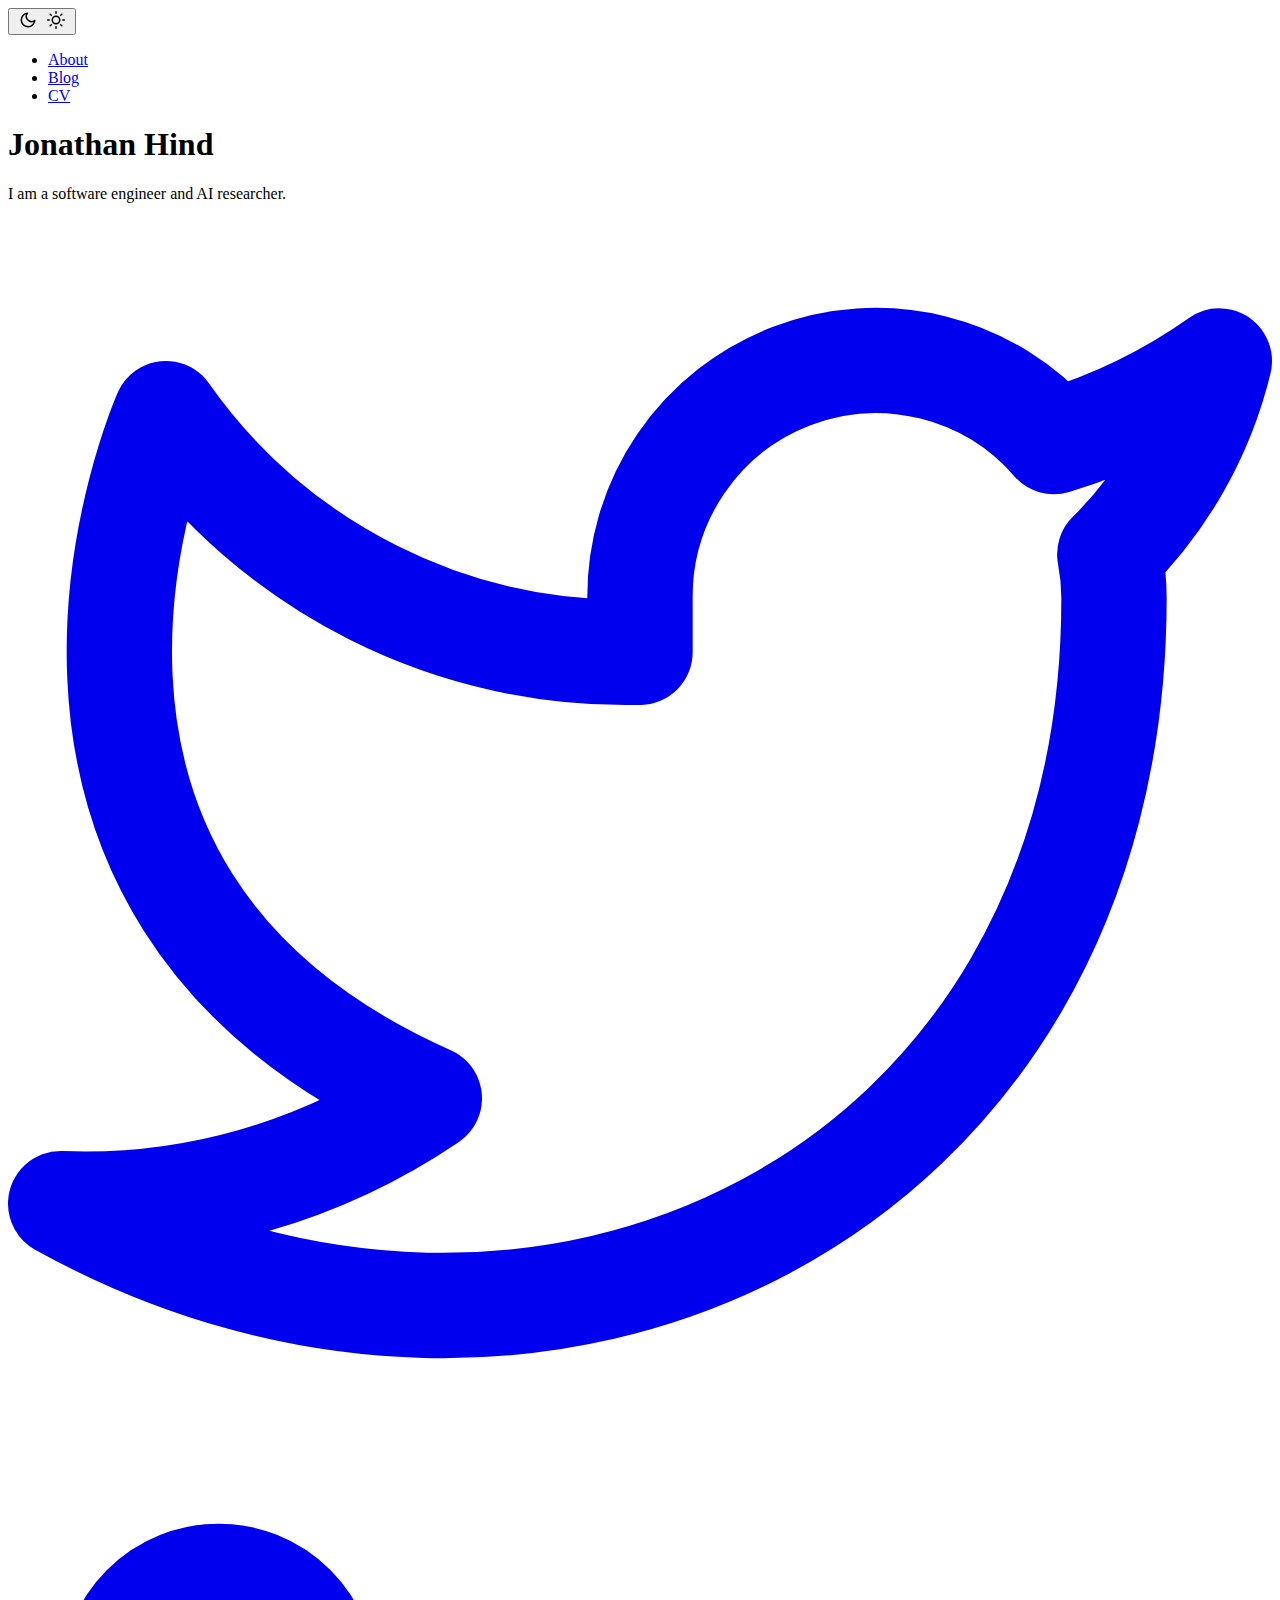
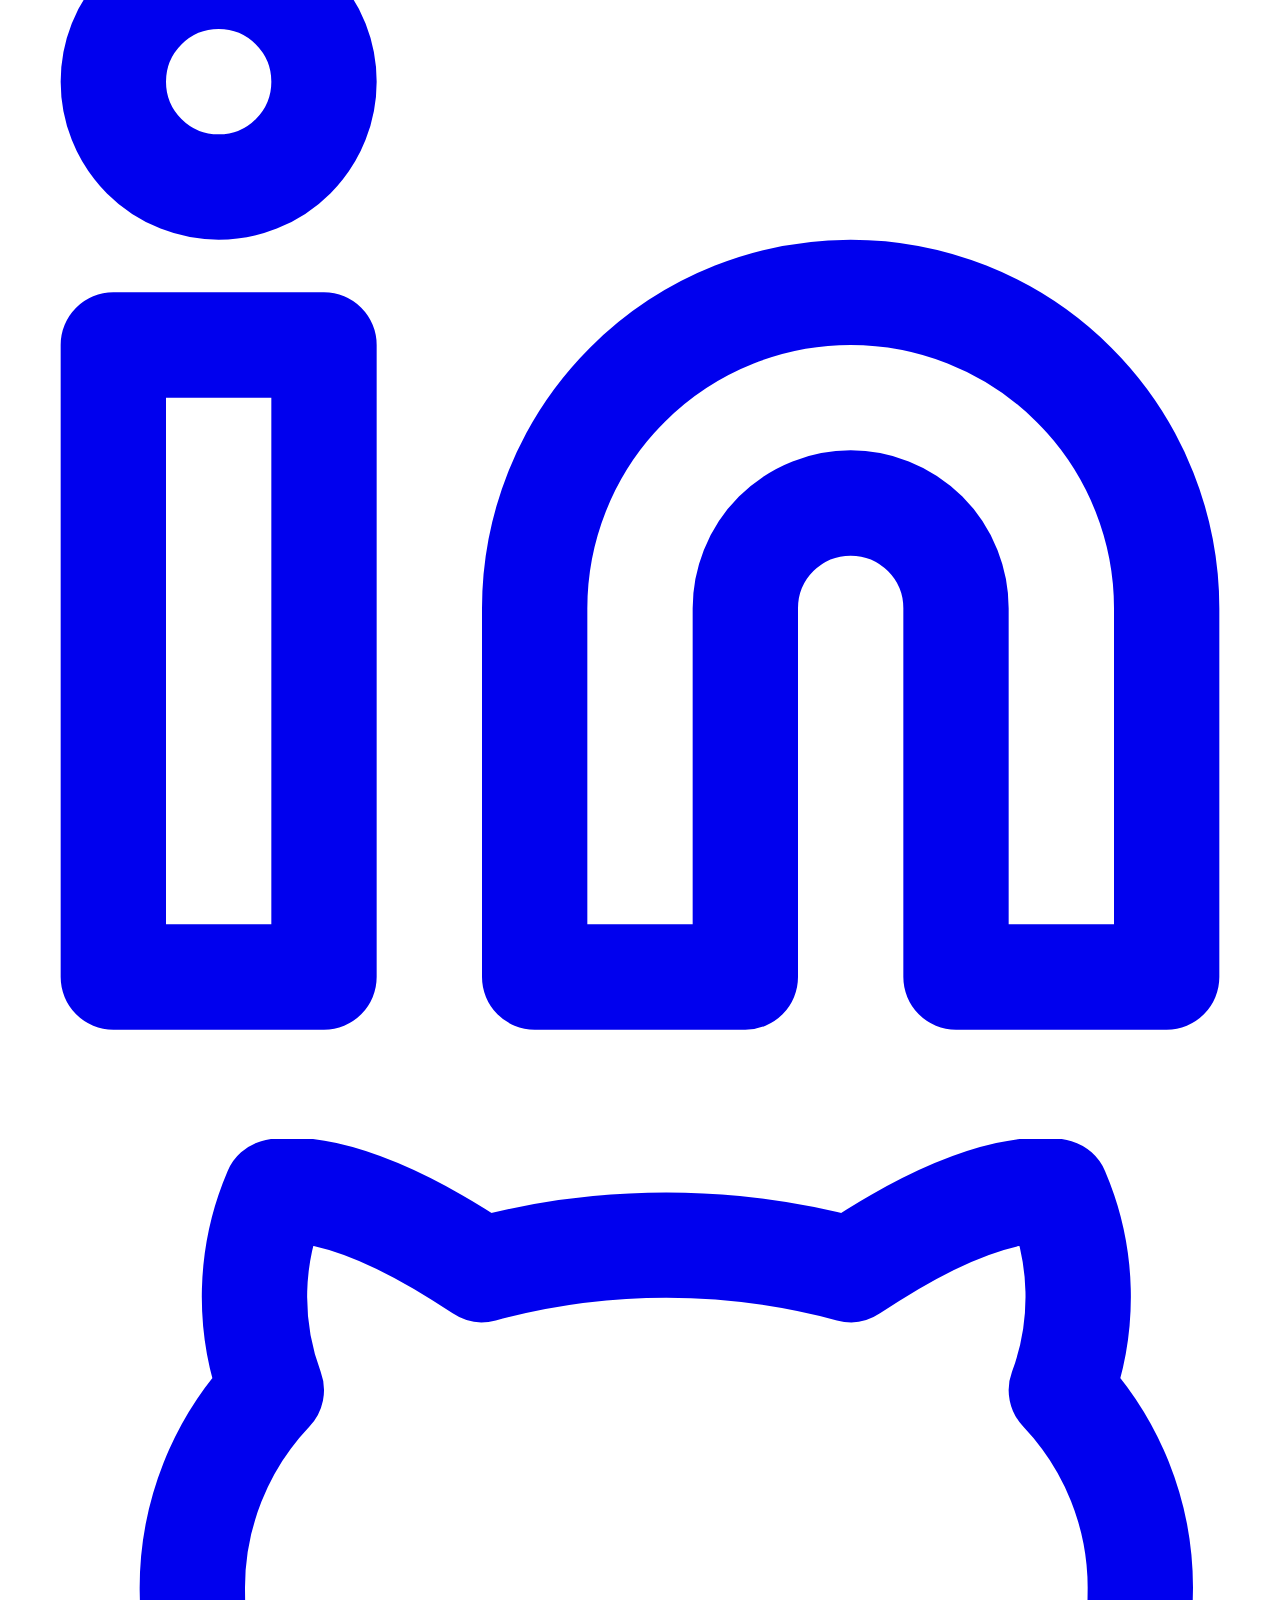
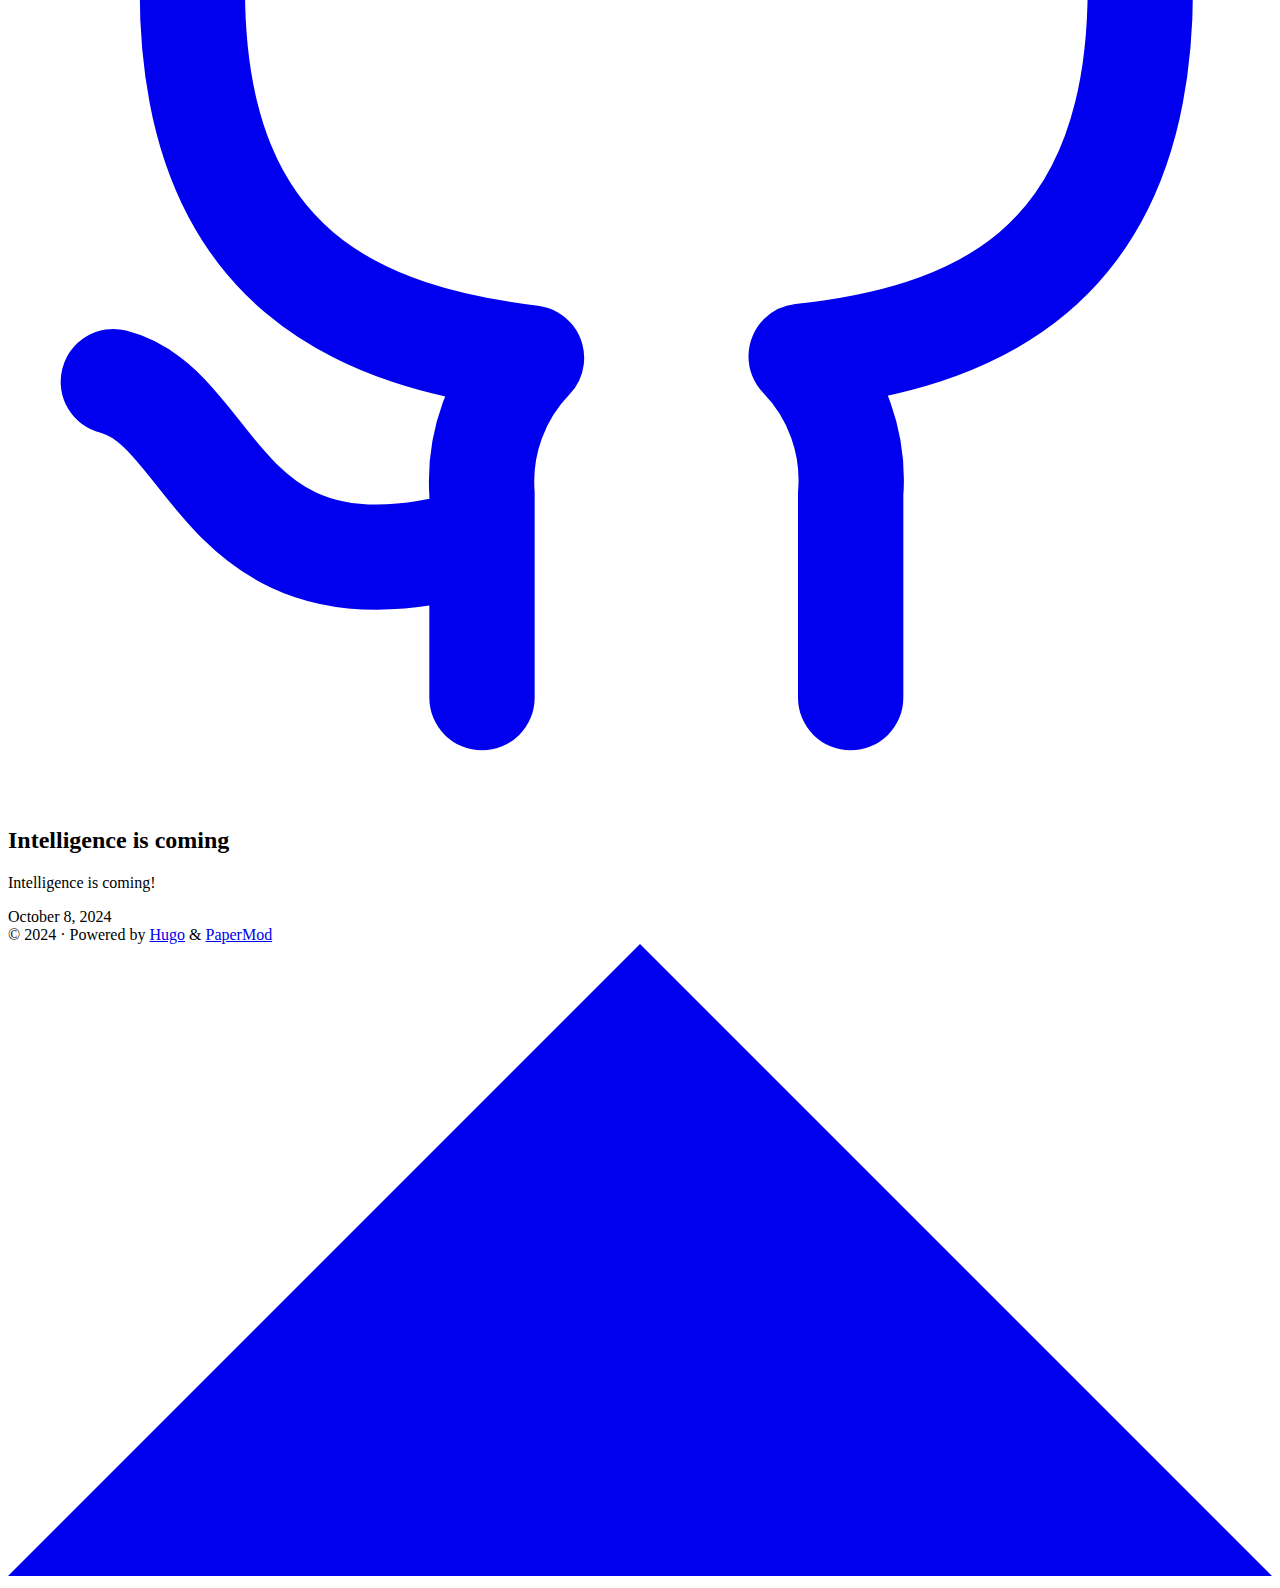
==== public/index.html @ 3e89ea5f "Initial commit" ====
<!DOCTYPE html>
<html lang="en" dir="auto">

<head>
	<meta name="generator" content="Hugo 0.135.0"><script src="/livereload.js?mindelay=10&amp;v=2&amp;port=63723&amp;path=livereload" data-no-instant defer></script><meta charset="utf-8">
<meta http-equiv="X-UA-Compatible" content="IE=edge">
<meta name="viewport" content="width=device-width, initial-scale=1, shrink-to-fit=no">
<meta name="robots" content="noindex, nofollow">
<title></title>

<meta name="description" content="">
<meta name="author" content="">
<link rel="canonical" href="//localhost:63723/">
<link crossorigin="anonymous" href="/assets/css/stylesheet.fc220c15db4aef0318bbf30adc45d33d4d7c88deff3238b23eb255afdc472ca6.css" integrity="sha256-/CIMFdtK7wMYu/MK3EXTPU18iN7/MjiyPrJVr9xHLKY=" rel="preload stylesheet" as="style">
<link rel="icon" href="//localhost:63723/favicon.ico">
<link rel="icon" type="image/png" sizes="16x16" href="//localhost:63723/favicon-16x16.png">
<link rel="icon" type="image/png" sizes="32x32" href="//localhost:63723/favicon-32x32.png">
<link rel="apple-touch-icon" href="//localhost:63723/apple-touch-icon.png">
<link rel="mask-icon" href="//localhost:63723/safari-pinned-tab.svg">
<meta name="theme-color" content="#2e2e33">
<meta name="msapplication-TileColor" content="#2e2e33">
<link rel="alternate" type="application/rss+xml" href="//localhost:63723/index.xml">
<link rel="alternate" hreflang="en" href="//localhost:63723/">
<noscript>
    <style>
        #theme-toggle,
        .top-link {
            display: none;
        }

    </style>
    <style>
        @media (prefers-color-scheme: dark) {
            :root {
                --theme: rgb(29, 30, 32);
                --entry: rgb(46, 46, 51);
                --primary: rgb(218, 218, 219);
                --secondary: rgb(155, 156, 157);
                --tertiary: rgb(65, 66, 68);
                --content: rgb(196, 196, 197);
                --code-block-bg: rgb(46, 46, 51);
                --code-bg: rgb(55, 56, 62);
                --border: rgb(51, 51, 51);
            }

            .list {
                background: var(--theme);
            }

            .list:not(.dark)::-webkit-scrollbar-track {
                background: 0 0;
            }

            .list:not(.dark)::-webkit-scrollbar-thumb {
                border-color: var(--theme);
            }
        }

    </style>
</noscript>
</head>

<body class="list" id="top">
<script>
    if (localStorage.getItem("pref-theme") === "dark") {
        document.body.classList.add('dark');
    } else if (localStorage.getItem("pref-theme") === "light") {
        document.body.classList.remove('dark')
    } else if (window.matchMedia('(prefers-color-scheme: dark)').matches) {
        document.body.classList.add('dark');
    }

</script>

<header class="header">
    <nav class="nav">
        <div class="logo">
            <div class="logo-switches">
                <button id="theme-toggle" accesskey="t" title="(Alt + T)">
                    <svg id="moon" xmlns="http://www.w3.org/2000/svg" width="24" height="18" viewBox="0 0 24 24"
                        fill="none" stroke="currentColor" stroke-width="2" stroke-linecap="round"
                        stroke-linejoin="round">
                        <path d="M21 12.79A9 9 0 1 1 11.21 3 7 7 0 0 0 21 12.79z"></path>
                    </svg>
                    <svg id="sun" xmlns="http://www.w3.org/2000/svg" width="24" height="18" viewBox="0 0 24 24"
                        fill="none" stroke="currentColor" stroke-width="2" stroke-linecap="round"
                        stroke-linejoin="round">
                        <circle cx="12" cy="12" r="5"></circle>
                        <line x1="12" y1="1" x2="12" y2="3"></line>
                        <line x1="12" y1="21" x2="12" y2="23"></line>
                        <line x1="4.22" y1="4.22" x2="5.64" y2="5.64"></line>
                        <line x1="18.36" y1="18.36" x2="19.78" y2="19.78"></line>
                        <line x1="1" y1="12" x2="3" y2="12"></line>
                        <line x1="21" y1="12" x2="23" y2="12"></line>
                        <line x1="4.22" y1="19.78" x2="5.64" y2="18.36"></line>
                        <line x1="18.36" y1="5.64" x2="19.78" y2="4.22"></line>
                    </svg>
                </button>
            </div>
        </div>
        <ul id="menu">
            <li>
                <a href="//localhost:63723/" title="About">
                    <span class="active">About</span>
                </a>
            </li>
            <li>
                <a href="//localhost:63723/blog/" title="Blog">
                    <span>Blog</span>
                </a>
            </li>
            <li>
                <a href="//localhost:63723/cv" title="CV">
                    <span>CV</span>
                </a>
            </li>
        </ul>
    </nav>
</header>
<main class="main"> 
<article class="first-entry home-info">
    <header class="entry-header">
        <h1>Jonathan Hind</h1>
    </header>
    <div class="entry-content">
        I am a software engineer and AI researcher.
    </div>
    <footer class="entry-footer">
        <div class="social-icons" >
    <a href="https://x.com/import_hind" target="_blank" rel="noopener noreferrer me"
        title="Twitter">
        <svg xmlns="http://www.w3.org/2000/svg" viewBox="0 0 24 24" fill="none" stroke="currentColor" stroke-width="2"
    stroke-linecap="round" stroke-linejoin="round">
    <path
        d="M23 3a10.9 10.9 0 0 1-3.14 1.53 4.48 4.48 0 0 0-7.86 3v1A10.66 10.66 0 0 1 3 4s-4 9 5 13a11.64 11.64 0 0 1-7 2c9 5 20 0 20-11.5a4.5 4.5 0 0 0-.08-.83A7.72 7.72 0 0 0 23 3z">
    </path>
</svg>
    </a>
    <a href="https://www.linkedin.com/in/jonathanhind/" target="_blank" rel="noopener noreferrer me"
        title="Linkedin">
        <svg xmlns="http://www.w3.org/2000/svg" viewBox="0 0 24 24" fill="none" stroke="currentColor" stroke-width="2"
    stroke-linecap="round" stroke-linejoin="round">
    <path d="M16 8a6 6 0 0 1 6 6v7h-4v-7a2 2 0 0 0-2-2 2 2 0 0 0-2 2v7h-4v-7a6 6 0 0 1 6-6z"></path>
    <rect x="2" y="9" width="4" height="12"></rect>
    <circle cx="4" cy="4" r="2"></circle>
</svg>
    </a>
    <a href="https://github.com/johnny1011" target="_blank" rel="noopener noreferrer me"
        title="Github">
        <svg xmlns="http://www.w3.org/2000/svg" viewBox="0 0 24 24" fill="none" stroke="currentColor" stroke-width="2"
    stroke-linecap="round" stroke-linejoin="round">
    <path
        d="M9 19c-5 1.5-5-2.5-7-3m14 6v-3.87a3.37 3.37 0 0 0-.94-2.61c3.14-.35 6.44-1.54 6.44-7A5.44 5.44 0 0 0 20 4.77 5.07 5.07 0 0 0 19.91 1S18.73.65 16 2.48a13.38 13.38 0 0 0-7 0C6.27.65 5.09 1 5.09 1A5.07 5.07 0 0 0 5 4.77a5.44 5.44 0 0 0-1.5 3.78c0 5.42 3.3 6.61 6.44 7A3.37 3.37 0 0 0 9 18.13V22">
    </path>
</svg>
    </a>
</div>

    </footer>
</article>

<article class="post-entry"> 
  <header class="entry-header">
    <h2 class="entry-hint-parent">Intelligence is coming  
    </h2>
  </header>
  <div class="entry-content">
    <p>Intelligence is coming!
</p>
  </div>
  <footer class="entry-footer"><span title='2024-10-08 11:36:02 +0100 BST'>October 8, 2024</span></footer>
  <a class="entry-link" aria-label="post link to Intelligence is coming  " href="//localhost:63723/posts/first/"></a>
</article>
    </main>
    
<footer class="footer">
        <span>&copy; 2024 <a href="//localhost:63723/"></a></span> · 

    <span>
        Powered by
        <a href="https://gohugo.io/" rel="noopener noreferrer" target="_blank">Hugo</a> &
        <a href="https://github.com/adityatelange/hugo-PaperMod/" rel="noopener" target="_blank">PaperMod</a>
    </span>
</footer>
<a href="#top" aria-label="go to top" title="Go to Top (Alt + G)" class="top-link" id="top-link" accesskey="g">
    <svg xmlns="http://www.w3.org/2000/svg" viewBox="0 0 12 6" fill="currentColor">
        <path d="M12 6H0l6-6z" />
    </svg>
</a>

<script>
    let menu = document.getElementById('menu')
    if (menu) {
        menu.scrollLeft = localStorage.getItem("menu-scroll-position");
        menu.onscroll = function () {
            localStorage.setItem("menu-scroll-position", menu.scrollLeft);
        }
    }

    document.querySelectorAll('a[href^="#"]').forEach(anchor => {
        anchor.addEventListener("click", function (e) {
            e.preventDefault();
            var id = this.getAttribute("href").substr(1);
            if (!window.matchMedia('(prefers-reduced-motion: reduce)').matches) {
                document.querySelector(`[id='${decodeURIComponent(id)}']`).scrollIntoView({
                    behavior: "smooth"
                });
            } else {
                document.querySelector(`[id='${decodeURIComponent(id)}']`).scrollIntoView();
            }
            if (id === "top") {
                history.replaceState(null, null, " ");
            } else {
                history.pushState(null, null, `#${id}`);
            }
        });
    });

</script>
<script>
    var mybutton = document.getElementById("top-link");
    window.onscroll = function () {
        if (document.body.scrollTop > 800 || document.documentElement.scrollTop > 800) {
            mybutton.style.visibility = "visible";
            mybutton.style.opacity = "1";
        } else {
            mybutton.style.visibility = "hidden";
            mybutton.style.opacity = "0";
        }
    };

</script>
<script>
    document.getElementById("theme-toggle").addEventListener("click", () => {
        if (document.body.className.includes("dark")) {
            document.body.classList.remove('dark');
            localStorage.setItem("pref-theme", 'light');
        } else {
            document.body.classList.add('dark');
            localStorage.setItem("pref-theme", 'dark');
        }
    })

</script>
</body>

</html>
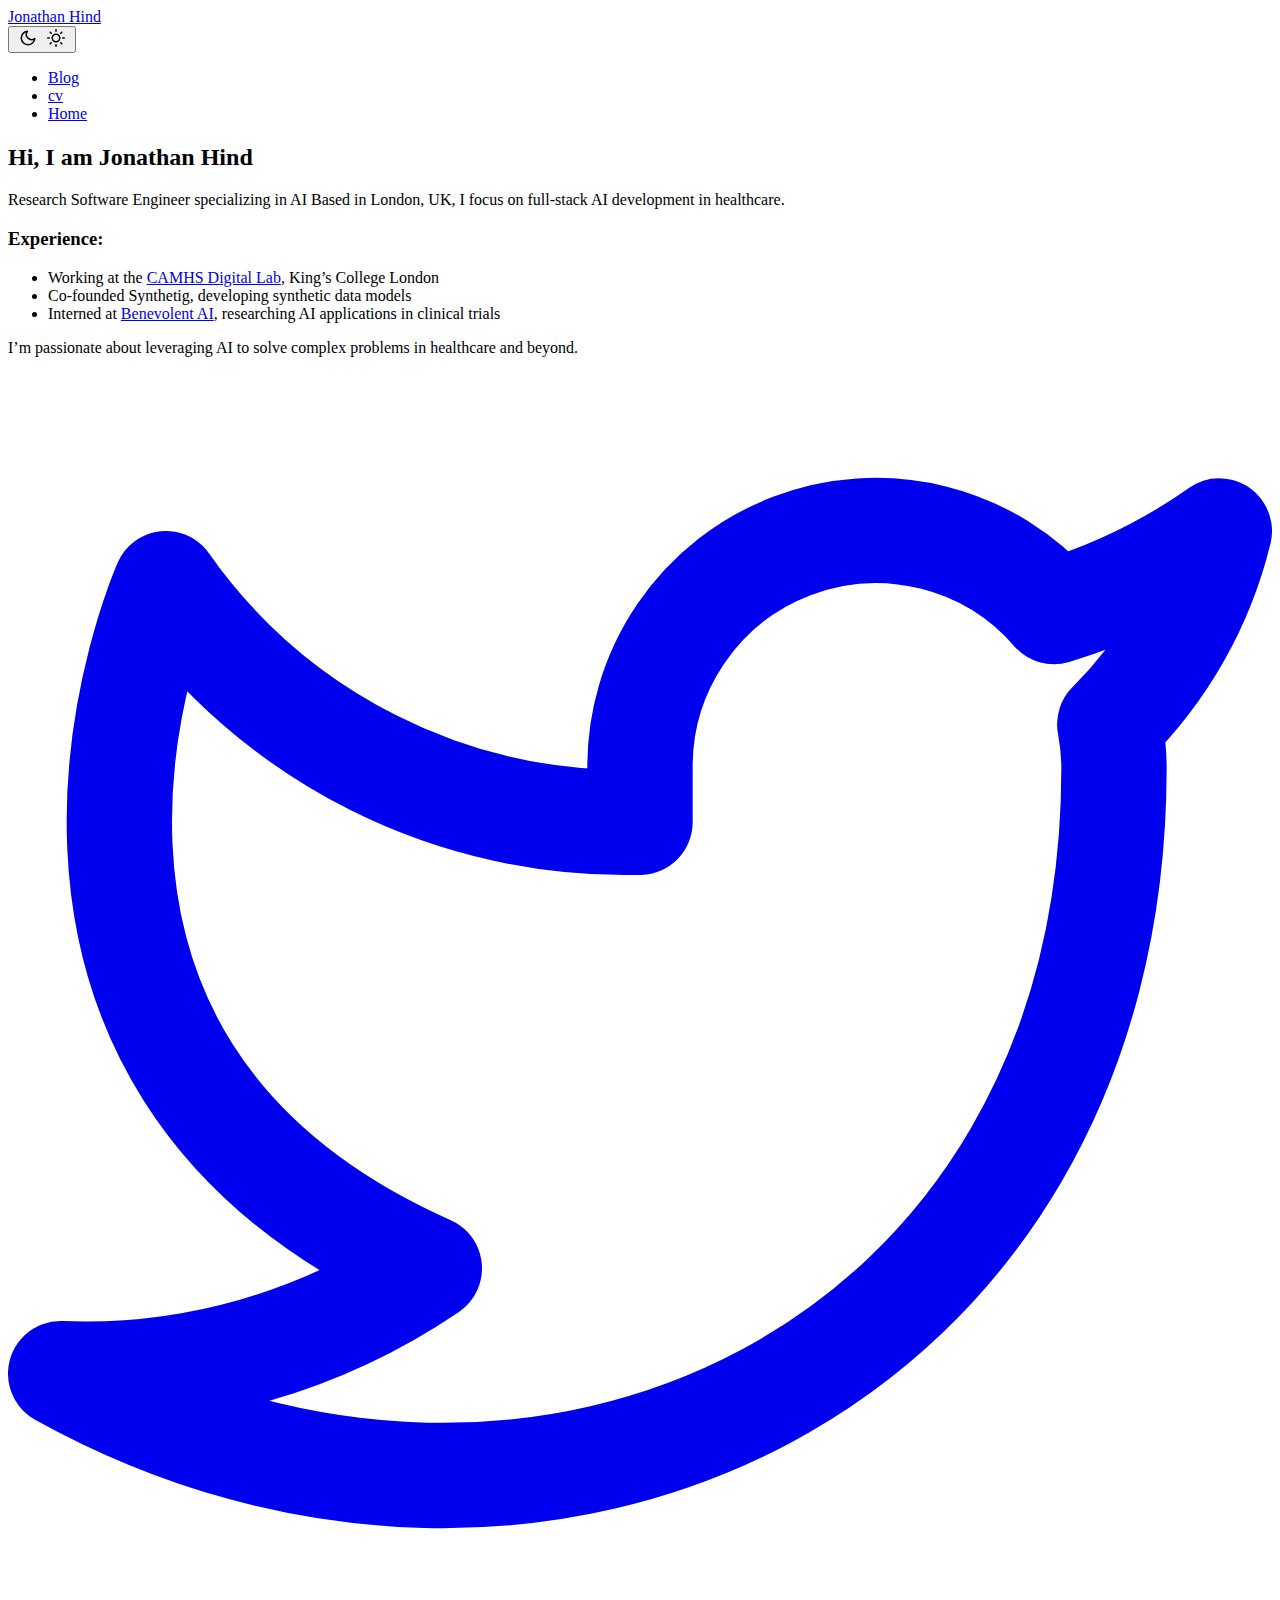
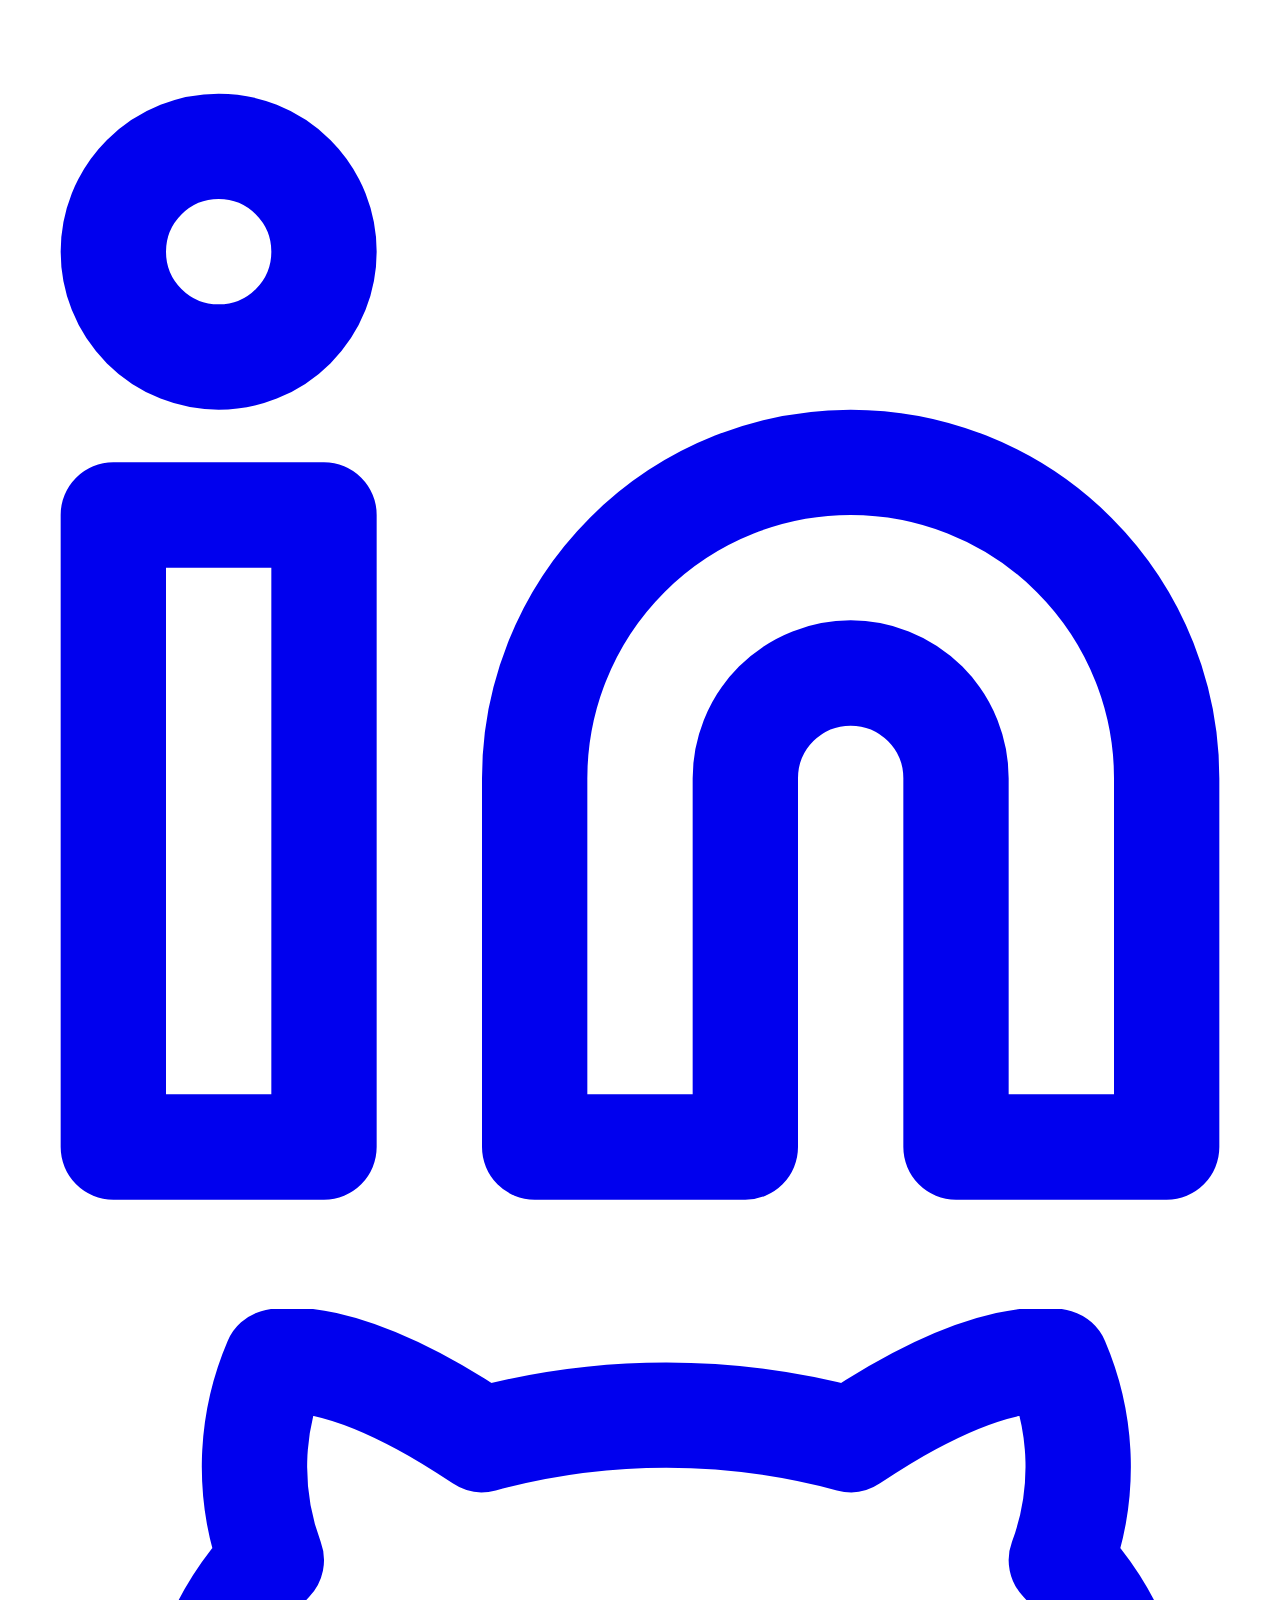
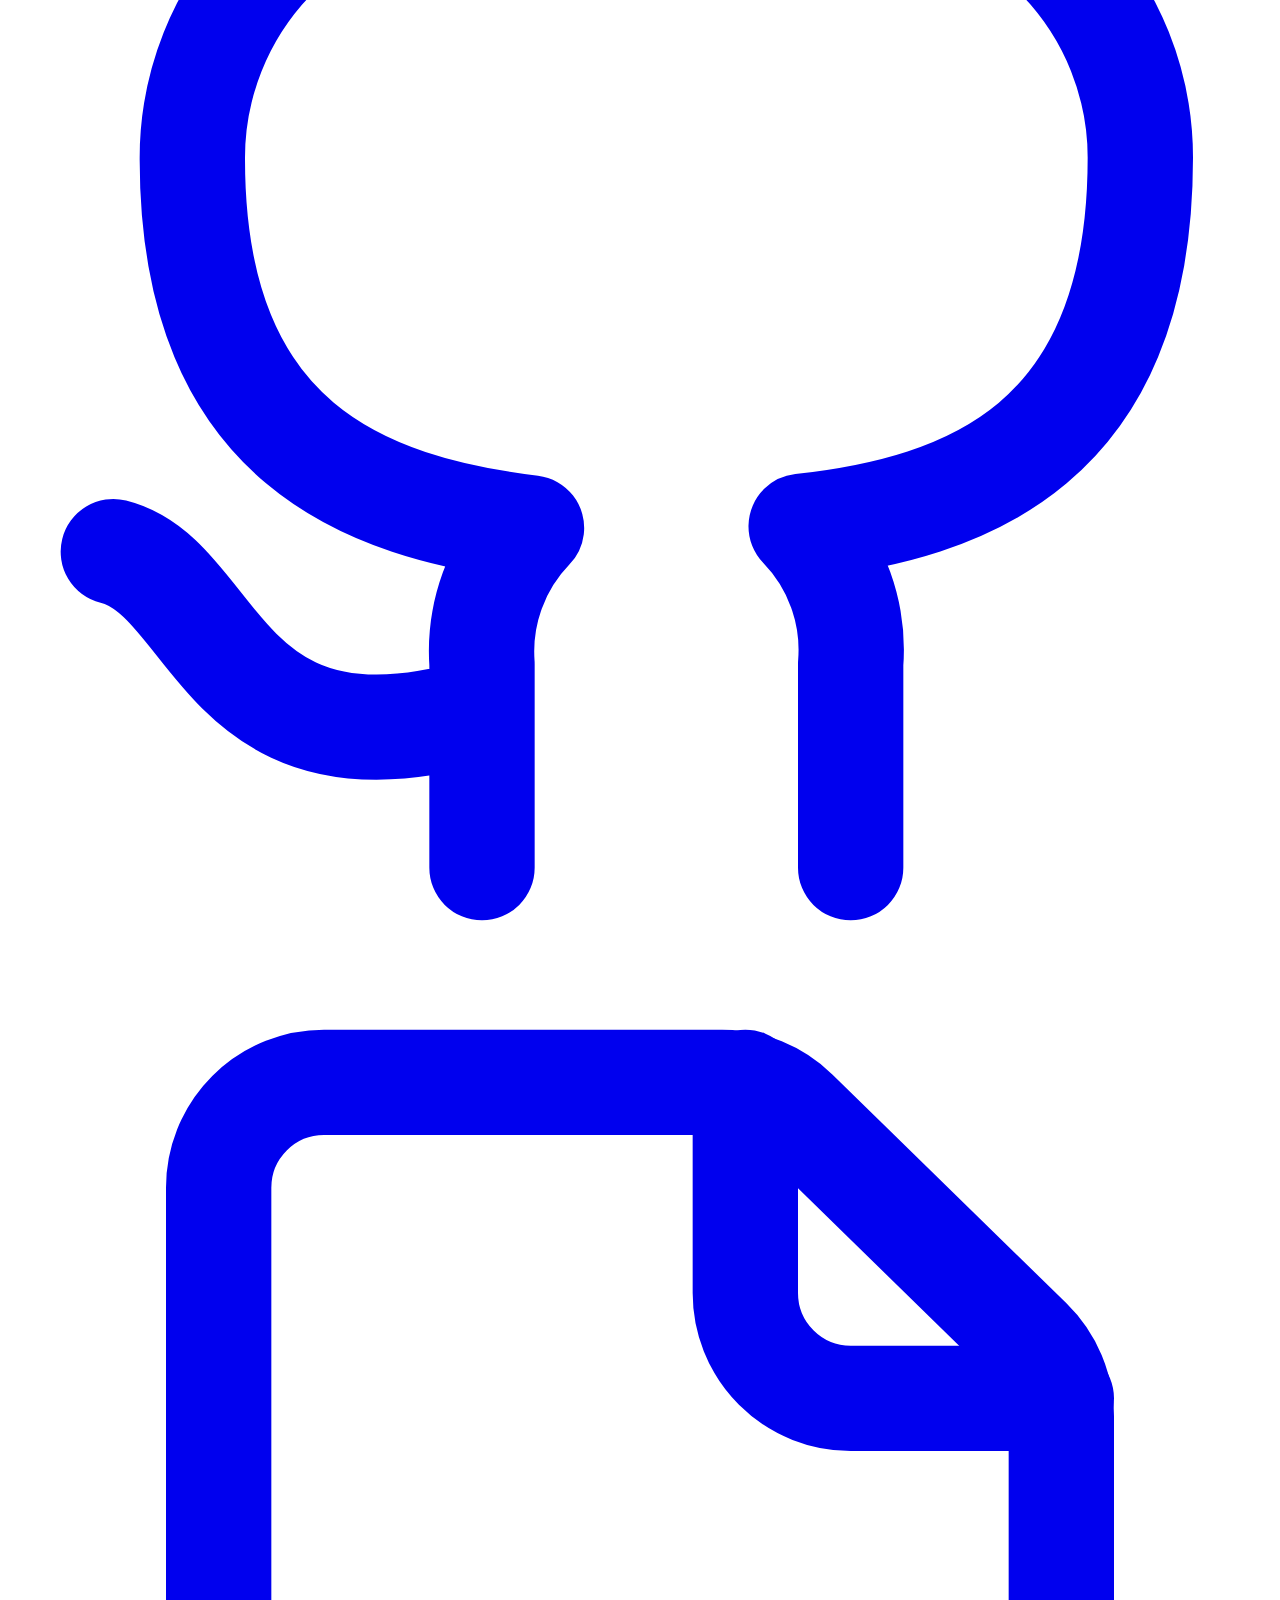
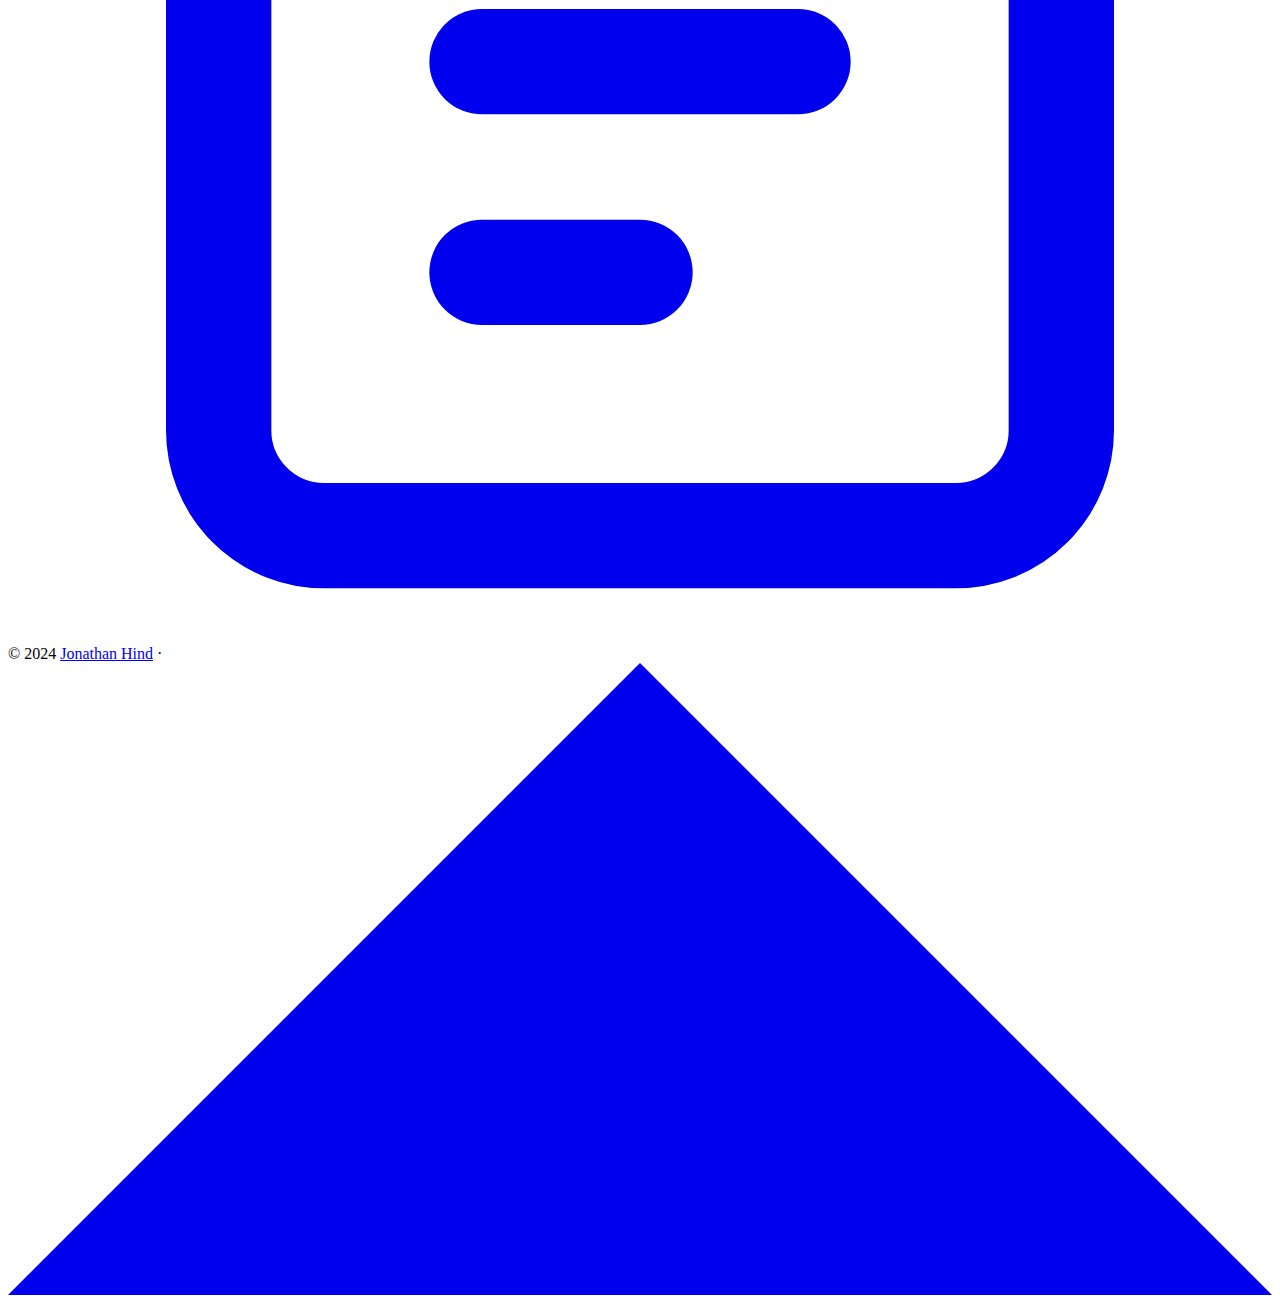
==== commit 1cd0078e: "Update list template to remove posts from main page" ====
--- a/public/index.html
+++ b/public/index.html
@@ -2,25 +2,25 @@
 <html lang="en" dir="auto">
 
 <head>
-	<meta name="generator" content="Hugo 0.135.0"><script src="/livereload.js?mindelay=10&amp;v=2&amp;port=63723&amp;path=livereload" data-no-instant defer></script><meta charset="utf-8">
+	<meta name="generator" content="Hugo 0.135.0"><script src="/livereload.js?mindelay=10&amp;v=2&amp;port=1313&amp;path=livereload" data-no-instant defer></script><meta charset="utf-8">
 <meta http-equiv="X-UA-Compatible" content="IE=edge">
 <meta name="viewport" content="width=device-width, initial-scale=1, shrink-to-fit=no">
 <meta name="robots" content="noindex, nofollow">
-<title></title>
+<title>Jonathan Hind</title>
 
 <meta name="description" content="">
 <meta name="author" content="">
-<link rel="canonical" href="//localhost:63723/">
+<link rel="canonical" href="//localhost:1313/">
 <link crossorigin="anonymous" href="/assets/css/stylesheet.fc220c15db4aef0318bbf30adc45d33d4d7c88deff3238b23eb255afdc472ca6.css" integrity="sha256-/CIMFdtK7wMYu/MK3EXTPU18iN7/MjiyPrJVr9xHLKY=" rel="preload stylesheet" as="style">
-<link rel="icon" href="//localhost:63723/favicon.ico">
-<link rel="icon" type="image/png" sizes="16x16" href="//localhost:63723/favicon-16x16.png">
-<link rel="icon" type="image/png" sizes="32x32" href="//localhost:63723/favicon-32x32.png">
-<link rel="apple-touch-icon" href="//localhost:63723/apple-touch-icon.png">
-<link rel="mask-icon" href="//localhost:63723/safari-pinned-tab.svg">
+<link rel="icon" href="//localhost:1313/favicon.ico">
+<link rel="icon" type="image/png" sizes="16x16" href="//localhost:1313/favicon-16x16.png">
+<link rel="icon" type="image/png" sizes="32x32" href="//localhost:1313/favicon-32x32.png">
+<link rel="apple-touch-icon" href="//localhost:1313/apple-touch-icon.png">
+<link rel="mask-icon" href="//localhost:1313/safari-pinned-tab.svg">
 <meta name="theme-color" content="#2e2e33">
 <meta name="msapplication-TileColor" content="#2e2e33">
-<link rel="alternate" type="application/rss+xml" href="//localhost:63723/index.xml">
-<link rel="alternate" hreflang="en" href="//localhost:63723/">
+<link rel="alternate" type="application/rss+xml" href="//localhost:1313/index.xml">
+<link rel="alternate" hreflang="en" href="//localhost:1313/">
 <noscript>
     <style>
         #theme-toggle,
@@ -29,44 +29,12 @@
         }
 
     </style>
-    <style>
-        @media (prefers-color-scheme: dark) {
-            :root {
-                --theme: rgb(29, 30, 32);
-                --entry: rgb(46, 46, 51);
-                --primary: rgb(218, 218, 219);
-                --secondary: rgb(155, 156, 157);
-                --tertiary: rgb(65, 66, 68);
-                --content: rgb(196, 196, 197);
-                --code-block-bg: rgb(46, 46, 51);
-                --code-bg: rgb(55, 56, 62);
-                --border: rgb(51, 51, 51);
-            }
-
-            .list {
-                background: var(--theme);
-            }
-
-            .list:not(.dark)::-webkit-scrollbar-track {
-                background: 0 0;
-            }
-
-            .list:not(.dark)::-webkit-scrollbar-thumb {
-                border-color: var(--theme);
-            }
-        }
-
-    </style>
 </noscript>
 </head>
 
 <body class="list" id="top">
 <script>
     if (localStorage.getItem("pref-theme") === "dark") {
-        document.body.classList.add('dark');
-    } else if (localStorage.getItem("pref-theme") === "light") {
-        document.body.classList.remove('dark')
-    } else if (window.matchMedia('(prefers-color-scheme: dark)').matches) {
         document.body.classList.add('dark');
     }
 
@@ -75,6 +43,7 @@
 <header class="header">
     <nav class="nav">
         <div class="logo">
+            <a href="//localhost:1313/" accesskey="h" title="Jonathan Hind (Alt + H)">Jonathan Hind</a>
             <div class="logo-switches">
                 <button id="theme-toggle" accesskey="t" title="(Alt + T)">
                     <svg id="moon" xmlns="http://www.w3.org/2000/svg" width="24" height="18" viewBox="0 0 24 24"
@@ -100,18 +69,18 @@
         </div>
         <ul id="menu">
             <li>
-                <a href="//localhost:63723/" title="About">
-                    <span class="active">About</span>
-                </a>
-            </li>
-            <li>
-                <a href="//localhost:63723/blog/" title="Blog">
+                <a href="//localhost:1313/blog/" title="Blog">
                     <span>Blog</span>
                 </a>
             </li>
             <li>
-                <a href="//localhost:63723/cv" title="CV">
-                    <span>CV</span>
+                <a href="//localhost:1313/cv/" title="cv">
+                    <span>cv</span>
+                </a>
+            </li>
+            <li>
+                <a href="//localhost:1313/" title="Home">
+                    <span class="active">Home</span>
                 </a>
             </li>
         </ul>
@@ -120,10 +89,20 @@
 <main class="main"> 
 <article class="first-entry home-info">
     <header class="entry-header">
-        <h1>Jonathan Hind</h1>
+        <h1></h1>
     </header>
     <div class="entry-content">
-        I am a software engineer and AI researcher.
+        <h2 id="hi-i-am-jonathan-hind">Hi, I am Jonathan Hind</h2>
+<p>Research Software Engineer specializing in AI
+Based in London, UK, I focus on full-stack AI development in healthcare.</p>
+<h3 id="experience">Experience:</h3>
+<ul>
+<li>Working at the <a href="https://www.camhsdlab.co.uk/">CAMHS Digital Lab</a>, King&rsquo;s College London</li>
+<li>Co-founded Synthetig, developing synthetic data models</li>
+<li>Interned at <a href="https://www.benevolent.com/">Benevolent AI</a>, researching AI applications in clinical trials</li>
+</ul>
+<p>I&rsquo;m passionate about leveraging AI to solve complex problems in healthcare and beyond.</p>
+
     </div>
     <footer class="entry-footer">
         <div class="social-icons" >
@@ -154,33 +133,30 @@
     </path>
 </svg>
     </a>
+    <a href="https://jonathanhind.com/cv/" target="_blank" rel="noopener noreferrer me"
+        title="Cv">
+        <svg xmlns="http://www.w3.org/2000/svg" viewBox="0 0 24 24" fill="none" stroke="currentColor" stroke-width="2"
+    stroke-linecap="round" stroke-linejoin="round">
+    <path
+        d="M4 4v16a2 2 0 0 0 2 2h12a2 2 0 0 0 2-2V8.342a2 2 0 0 0-.602-1.43l-4.44-4.342A2 2 0 0 0 13.56 2H6a2 2 0 0 0-2 2z" />
+    <path d="M9 13h6" />
+    <path d="M9 17h3" />
+    <path d="M14 2v4a2 2 0 0 0 2 2h4" />
+</svg>
+    </a>
 </div>
 
     </footer>
 </article>
 
-<article class="post-entry"> 
-  <header class="entry-header">
-    <h2 class="entry-hint-parent">Intelligence is coming  
-    </h2>
-  </header>
-  <div class="entry-content">
-    <p>Intelligence is coming!
-</p>
-  </div>
-  <footer class="entry-footer"><span title='2024-10-08 11:36:02 +0100 BST'>October 8, 2024</span></footer>
-  <a class="entry-link" aria-label="post link to Intelligence is coming  " href="//localhost:63723/posts/first/"></a>
-</article>
+
+
+  
     </main>
     
 <footer class="footer">
-        <span>&copy; 2024 <a href="//localhost:63723/"></a></span> · 
-
-    <span>
-        Powered by
-        <a href="https://gohugo.io/" rel="noopener noreferrer" target="_blank">Hugo</a> &
-        <a href="https://github.com/adityatelange/hugo-PaperMod/" rel="noopener" target="_blank">PaperMod</a>
-    </span>
+        <span>&copy; 2024 <a href="//localhost:1313/">Jonathan Hind</a></span> · 
+
 </footer>
 <a href="#top" aria-label="go to top" title="Go to Top (Alt + G)" class="top-link" id="top-link" accesskey="g">
     <svg xmlns="http://www.w3.org/2000/svg" viewBox="0 0 12 6" fill="currentColor">
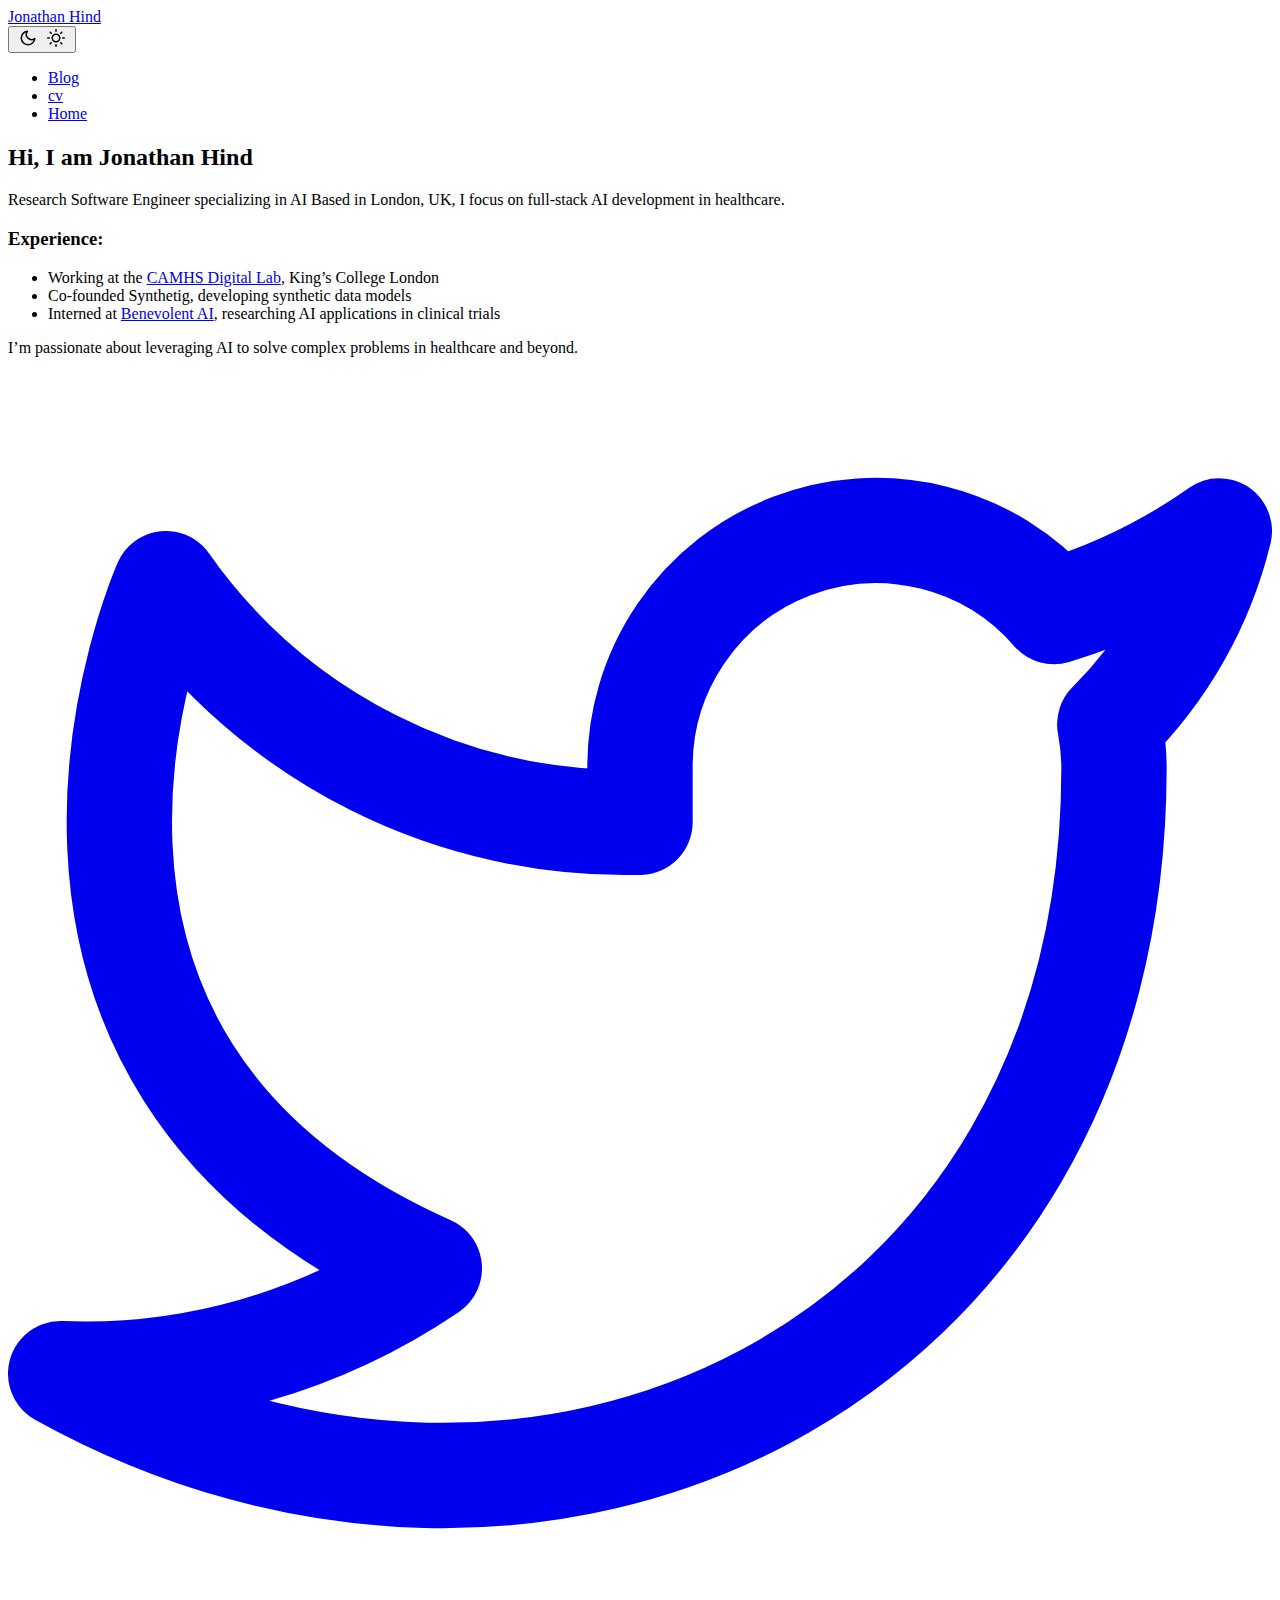
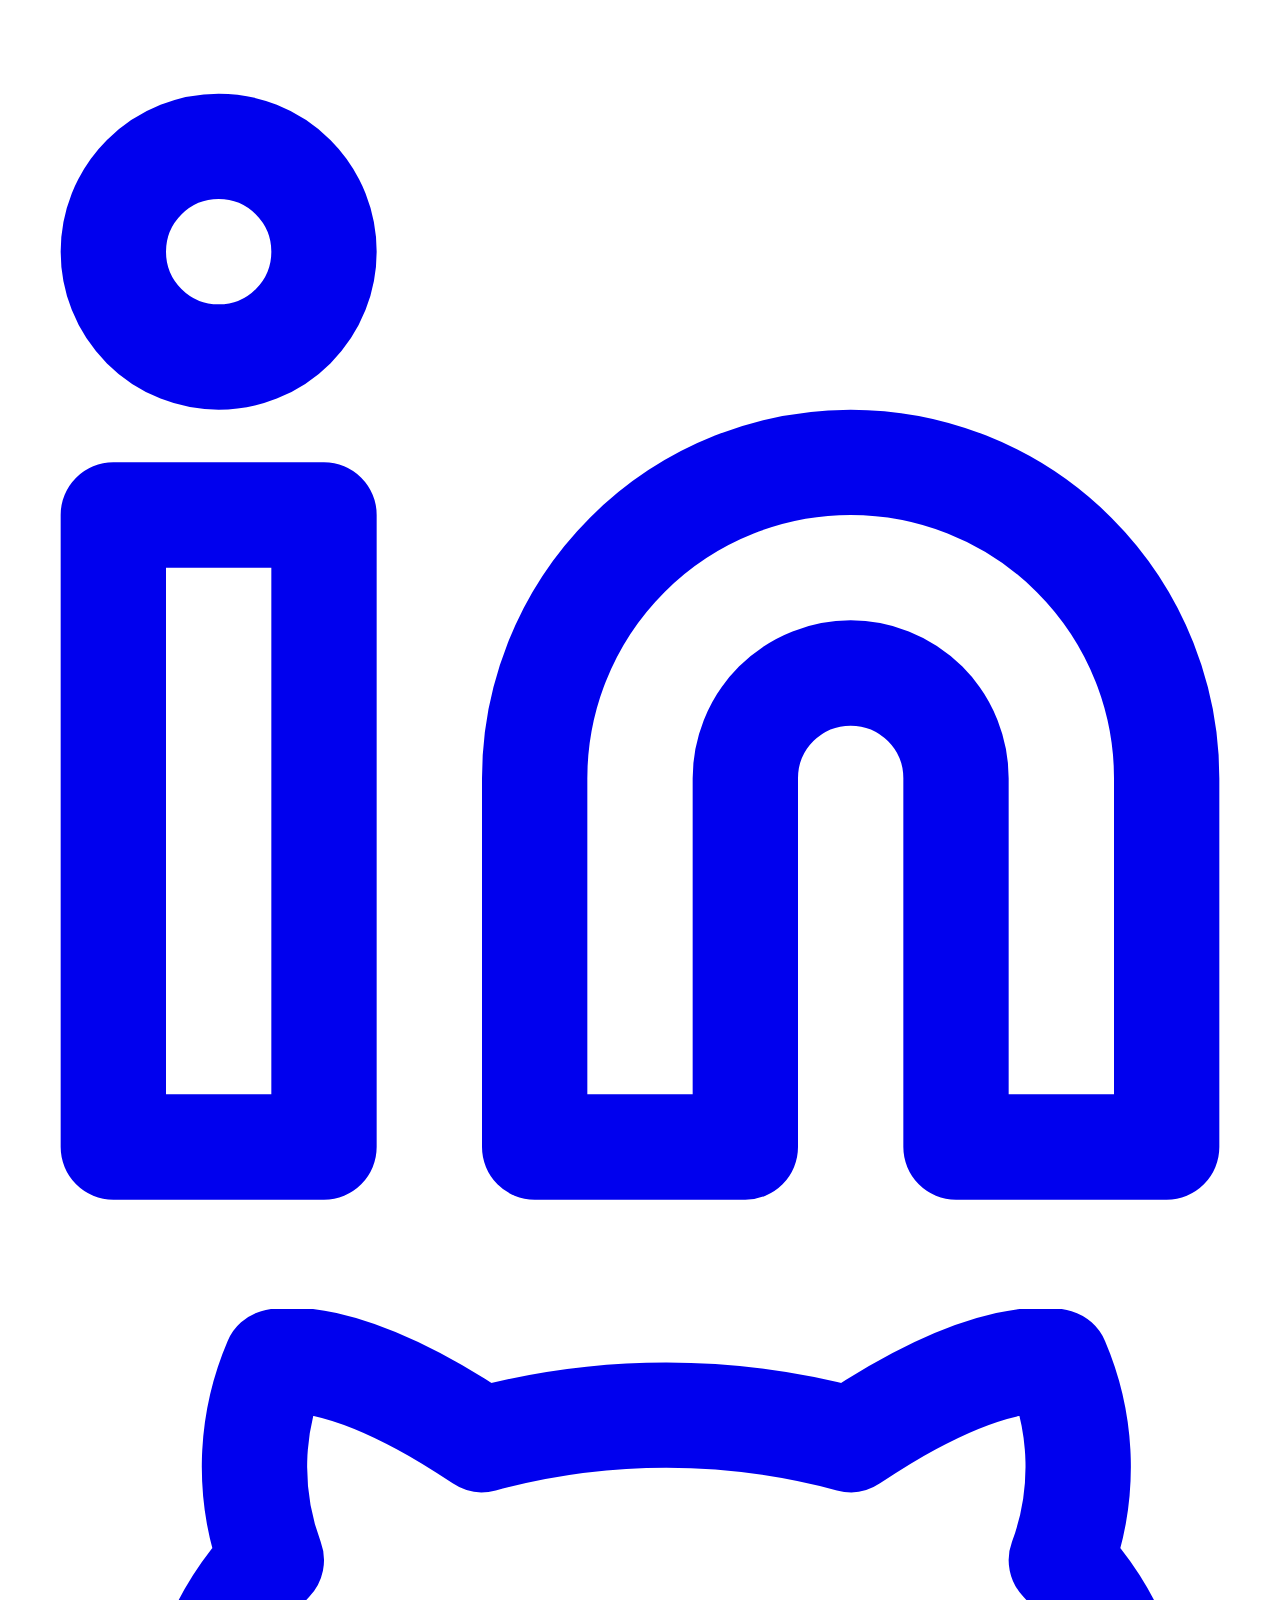
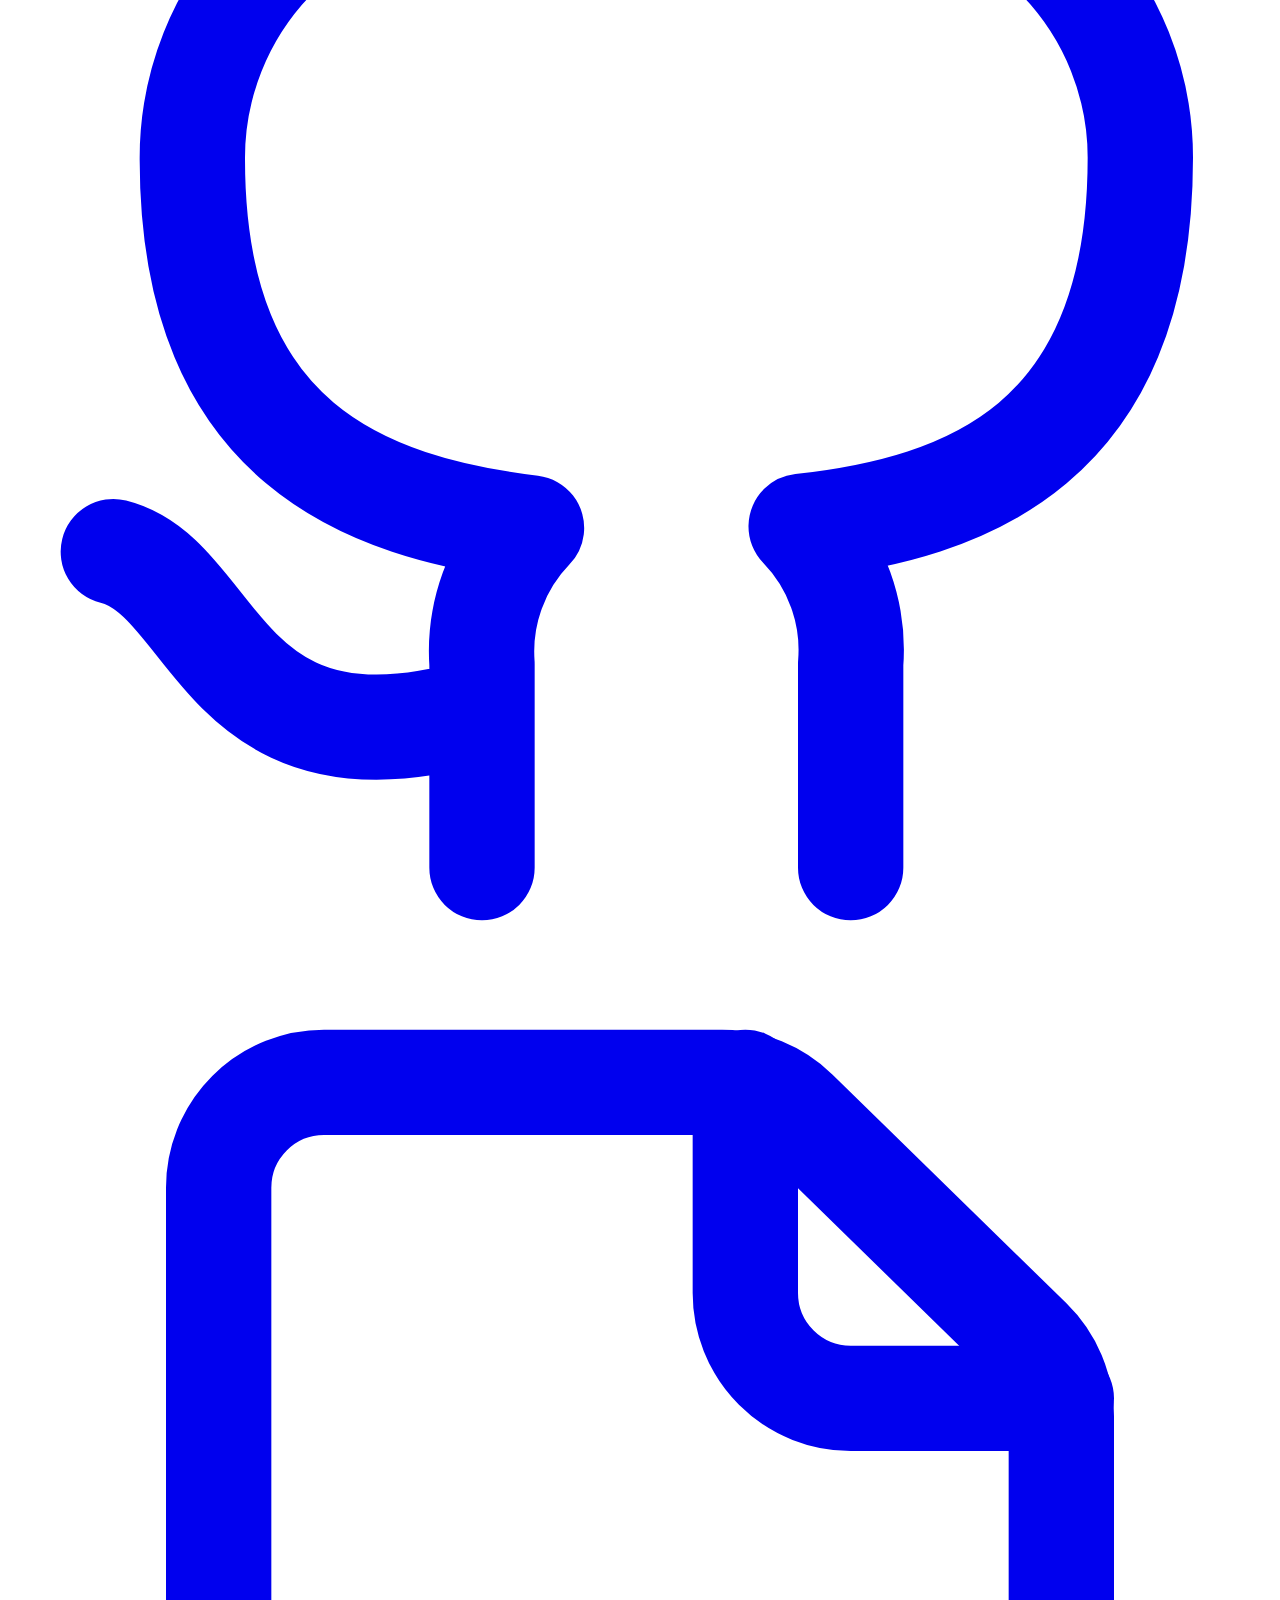
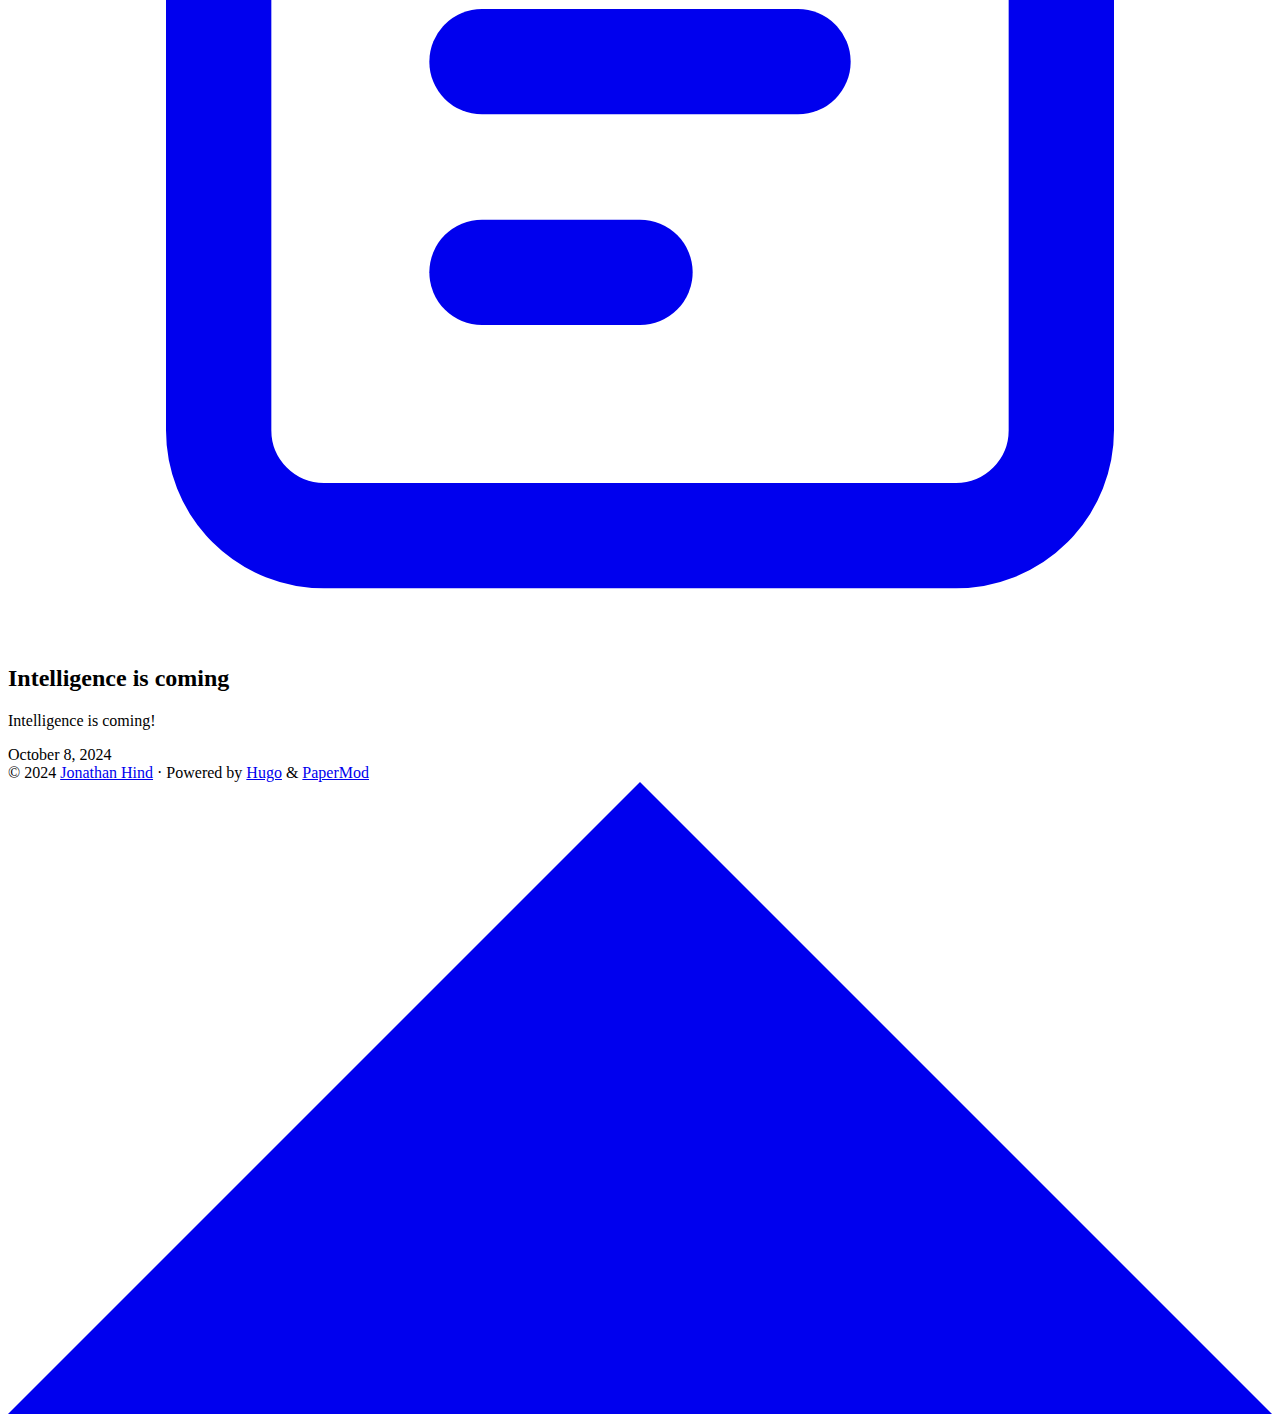
==== commit 214ea8d0: "updoing the papermod commit" ====
--- a/public/index.html
+++ b/public/index.html
@@ -149,14 +149,28 @@
     </footer>
 </article>
 
-
-
-  
+<article class="post-entry"> 
+  <header class="entry-header">
+    <h2 class="entry-hint-parent">Intelligence is coming  
+    </h2>
+  </header>
+  <div class="entry-content">
+    <p>Intelligence is coming!
+</p>
+  </div>
+  <footer class="entry-footer"><span title='2024-10-08 11:36:02 +0100 BST'>October 8, 2024</span></footer>
+  <a class="entry-link" aria-label="post link to Intelligence is coming  " href="//localhost:1313/posts/first/"></a>
+</article>
     </main>
     
 <footer class="footer">
         <span>&copy; 2024 <a href="//localhost:1313/">Jonathan Hind</a></span> · 
 
+    <span>
+        Powered by
+        <a href="https://gohugo.io/" rel="noopener noreferrer" target="_blank">Hugo</a> &
+        <a href="https://github.com/adityatelange/hugo-PaperMod/" rel="noopener" target="_blank">PaperMod</a>
+    </span>
 </footer>
 <a href="#top" aria-label="go to top" title="Go to Top (Alt + G)" class="top-link" id="top-link" accesskey="g">
     <svg xmlns="http://www.w3.org/2000/svg" viewBox="0 0 12 6" fill="currentColor">
